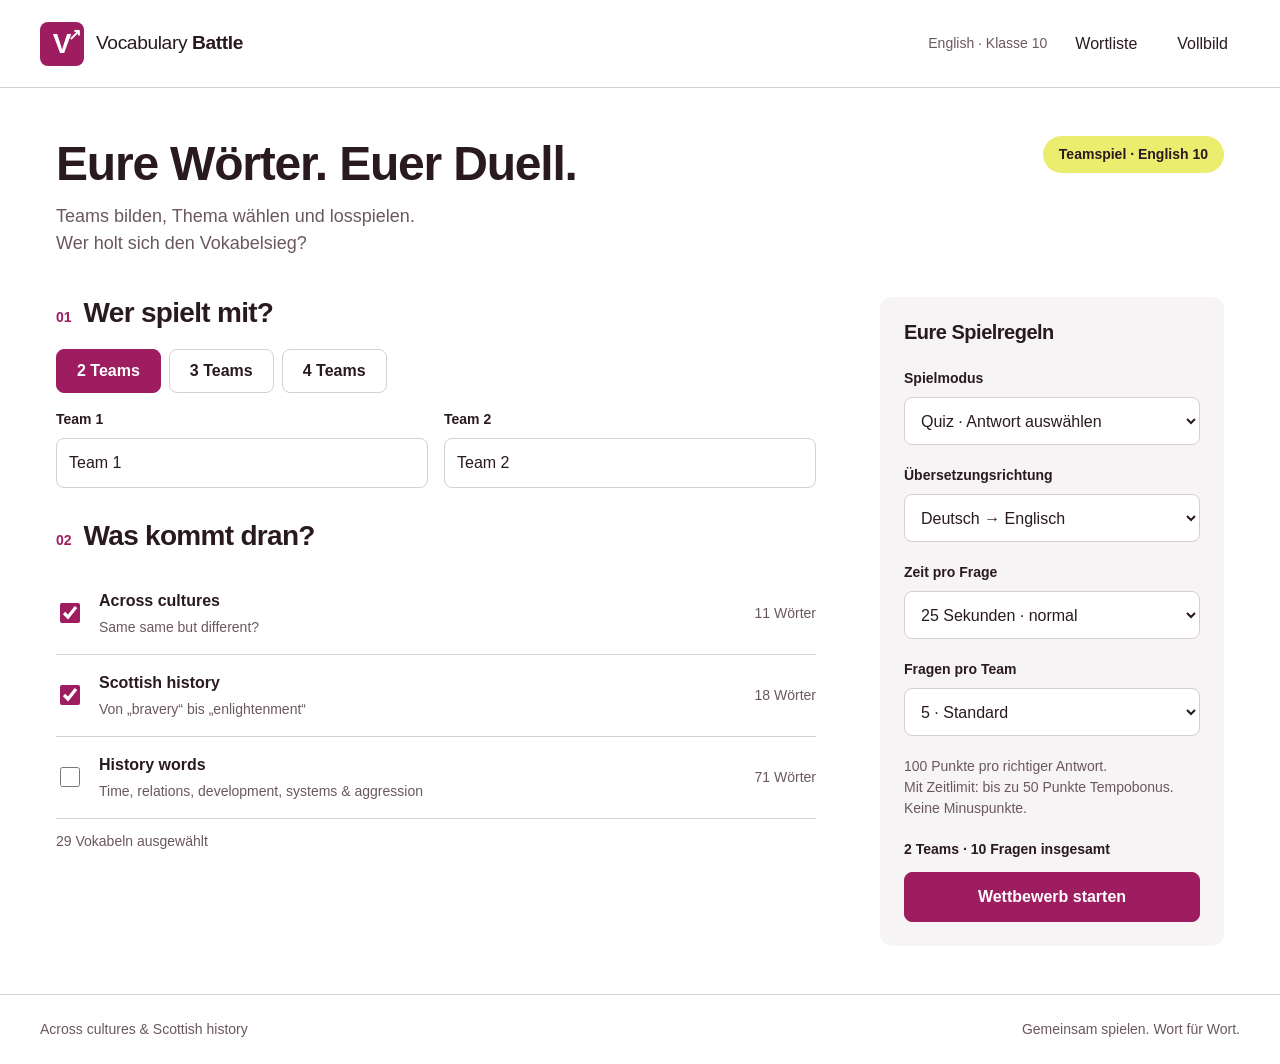
==== index.html @ f186bb73 "Create classroom vocabulary battle with 100 words and timed team play" ====
<!doctype html>
<html lang="de">
<head>
<meta charset="utf-8">
<meta name="viewport" content="width=device-width,initial-scale=1">
<meta name="theme-color" content="#9b2055">
<meta name="description" content="Vokabel-Teamspiel für Klasse 10: Across cultures, Scottish history und History words.">
<title>Vocabulary Battle · English 10</title>
<link rel="icon" href="data:image/svg+xml,%3Csvg xmlns='http://www.w3.org/2000/svg' viewBox='0 0 64 64'%3E%3Crect width='64' height='64' rx='12' fill='%239b2055'/%3E%3Ctext x='32' y='44' text-anchor='middle' font-size='40' font-family='sans-serif' font-weight='bold' fill='white'%3EV%3C/text%3E%3C/svg%3E">
<link rel="stylesheet" href="style.css">
<script src="vocabulary.js" defer></script>
<script src="app.js" defer></script>
</head>
<body>
<a class="skip-link" href="#main">Zum Spiel</a>
<header class="header"><a class="brand" href="./" aria-label="Vocabulary Battle Startseite"><span class="brand-mark" aria-hidden="true">V<span>↗</span></span><span>Vocabulary <b>Battle</b></span></a><div class="header-right"><span class="course">English · Klasse 10</span><button class="quiet" id="word-list">Wortliste</button><button class="quiet" id="fullscreen">Vollbild</button></div></header>
<main id="main" tabindex="-1"></main>
<footer><span>Across cultures & Scottish history</span><span>Gemeinsam spielen. Wort für Wort.</span></footer>
<div class="sr-only" id="announcer" role="status" aria-live="polite" aria-atomic="true"></div>
<dialog id="words-dialog" aria-labelledby="words-heading"><div class="dialog-head"><h2 id="words-heading">Die Vokabeln</h2><button class="quiet" id="close-words">Schließen</button></div><p>Aus deinen beiden Buchseiten, inklusive „History words“. Fehlende deutsche Bedeutungen im Wortfeld wurden ergänzt.</p><label for="word-search">Wort suchen</label><input id="word-search" type="search" placeholder="Englisch oder Deutsch"><div id="words-content"></div></dialog>
<dialog id="quit-dialog" aria-labelledby="quit-heading"><h2 id="quit-heading">Spiel beenden?</h2><p>Der aktuelle Spielstand wird verworfen.</p><div class="actions"><button class="secondary" id="keep-playing">Weiterspielen</button><button class="primary" id="confirm-quit">Spiel beenden</button></div></dialog>
<noscript>Bitte aktiviere JavaScript, um das Vokabelspiel zu spielen.</noscript>
</body>
</html>
---- style.css ----
:root{color-scheme:light;--bg:oklch(1 0 0);--surface:oklch(.97 .004 355);--ink:oklch(.24 .025 355);--muted:oklch(.48 .025 355);--line:oklch(.86 .012 355);--brand:oklch(.47 .173 354.8);--brand-soft:oklch(.96 .025 355);--green:oklch(.39 .1 160);--green-soft:oklch(.96 .025 160);--red:oklch(.46 .16 25);--red-soft:oklch(.97 .018 25);--accent:oklch(.92 .15 110);--radius:12px;font:16px/1.5 -apple-system,BlinkMacSystemFont,"Segoe UI",sans-serif;color:var(--ink);background:var(--bg)}*{box-sizing:border-box}body{margin:0}button,input,select{font:inherit}button,a,input,select{touch-action:manipulation}button{cursor:pointer}button{color:inherit}button:disabled{cursor:default}button,a,input,select,summary{outline-offset:4px}button:focus-visible,a:focus-visible,input:focus-visible,select:focus-visible,summary:focus-visible{outline:3px solid var(--brand)}a{color:inherit}button{transition:background .15s ease-out,transform .15s ease-out}button:active:not(:disabled){transform:translateY(1px)}h1,h2,h3,p{margin:0}h1,h2,h3{text-wrap:balance;line-height:1.15;letter-spacing:-.025em}h1{font-size:3rem}h2{font-size:1.75rem}h3{font-size:1.25rem}p{color:var(--muted)}.header{min-height:88px;padding:16px 40px;display:flex;align-items:center;justify-content:space-between;border-bottom:1px solid var(--line);gap:24px}.brand{display:flex;gap:12px;align-items:center;font-size:1.2rem;text-decoration:none;letter-spacing:-.02em}.brand-mark{width:44px;height:44px;background:var(--brand);color:var(--bg);display:grid;place-content:center;font-size:1.75rem;font-weight:850;border-radius:8px;position:relative}.brand-mark span{font-size:1rem;position:absolute;right:3px;top:1px}.header-right{display:flex;gap:16px;align-items:center}.course{color:var(--muted);font-size:.875rem}.quiet{background:transparent;border:0;min-height:44px;padding:8px 12px;border-radius:8px}.quiet:hover{background:var(--surface)}main{max-width:1248px;margin:auto;padding:48px 40px;min-height:calc(100vh - 157px)}footer{border-top:1px solid var(--line);padding:24px 40px;display:flex;justify-content:space-between;gap:16px;color:var(--muted);font-size:.875rem}.intro{display:flex;align-items:flex-start;justify-content:space-between;gap:24px;margin-bottom:40px}.intro p{margin-top:12px;max-width:50ch;font-size:1.125rem}.tag{display:inline-block;background:var(--accent);padding:8px 16px;border-radius:100px;font-size:.875rem;font-weight:650;white-space:nowrap}.setup-grid{display:grid;grid-template-columns:minmax(0,1fr) 344px;gap:64px}.section-title{display:flex;align-items:baseline;gap:12px;margin-bottom:20px}.step{color:var(--brand);font-weight:750;font-size:.875rem}.section{margin-bottom:32px}.team-count{display:flex;gap:8px}.choice{border:1px solid var(--line);background:var(--bg);border-radius:8px;min-height:44px;padding:8px 20px;font-weight:600}.choice[aria-pressed=true]{background:var(--brand);color:var(--bg);border-color:var(--brand)}.team-inputs{display:grid;grid-template-columns:1fr 1fr;gap:16px;margin-top:16px}label,.label{display:block;font-size:.875rem;font-weight:650;margin-bottom:8px}input,select{width:100%;min-height:48px;padding:12px;border:1px solid var(--line);border-radius:8px;background:var(--bg);color:var(--ink)}input::placeholder{color:var(--muted)}.topic{display:flex;align-items:center;gap:16px;border-bottom:1px solid var(--line);padding:16px 0;cursor:pointer;margin:0}.topic input{width:20px;min-height:20px;accent-color:var(--brand);flex-shrink:0}.topic-copy{flex:1}.topic-copy strong{font-size:1rem;display:block;font-weight:650}.topic-copy span{display:block;font-size:.875rem;font-weight:400;color:var(--muted);margin-top:4px}.word-count{font-weight:500;color:var(--muted);white-space:nowrap}.rules{background:var(--surface);padding:24px;border-radius:var(--radius);align-self:start}.rules h2{font-size:1.25rem;margin-bottom:24px}.field{margin-bottom:20px}.rules-note{font-size:.875rem;margin:20px 0}.primary,.secondary{min-height:48px;border-radius:8px;padding:12px 24px;font-weight:650}.primary{background:var(--brand);color:var(--bg);border:1px solid var(--brand)}.primary:hover{background:oklch(.4 .15 355)}.secondary{background:var(--bg);border:1px solid var(--line)}.secondary:hover{background:var(--surface)}.primary:disabled{opacity:.5}.full{width:100%}.hint{font-size:.875rem;margin-top:12px}.error{color:var(--red)}.summary-line{font-weight:650;color:var(--ink);font-size:.875rem}.game-top{display:flex;justify-content:space-between;align-items:center;gap:16px;margin-bottom:24px}.game-top p{font-size:.875rem}.scoreboard{display:flex;gap:12px;margin-bottom:32px}.score-team{flex:1;background:var(--surface);border:2px solid transparent;border-radius:var(--radius);padding:16px 20px;min-width:0}.score-team.active{border-color:var(--brand);background:var(--brand-soft)}.score-team small{display:block;color:var(--muted);font-size:.875rem;overflow-wrap:anywhere}.score-team strong{display:block;font-size:1.75rem;line-height:1.3;font-variant-numeric:tabular-nums}.score-team .turn-tag{font-size:.75rem;color:var(--brand);font-weight:700;margin-left:8px}.arena{max-width:896px;margin:auto}.question-meta{display:flex;justify-content:space-between;align-items:center;gap:16px;margin-bottom:24px}.direction{font-weight:650;color:var(--muted);font-size:.875rem}.timer{font-weight:750;font-size:1.25rem;font-variant-numeric:tabular-nums}.timer.urgent{color:var(--red)}.timer-track{height:4px;background:var(--line);margin-top:8px;width:112px;overflow:hidden;border-radius:4px}.timer-fill{height:100%;width:100%;background:var(--brand);transform-origin:left}.question-title{font-size:3rem;line-height:1.2;margin:12px 0 32px;overflow-wrap:anywhere;letter-spacing:-.025em}.question-title.long{font-size:1.75rem}.answers{display:grid;grid-template-columns:1fr 1fr;gap:16px}.answer{display:flex;align-items:center;gap:16px;text-align:left;min-height:96px;border:2px solid var(--line);border-radius:var(--radius);background:var(--bg);padding:20px;font-size:1.25rem;line-height:1.4;overflow-wrap:anywhere}.answer:hover:not(:disabled){border-color:var(--brand);background:var(--brand-soft)}.answer .key{display:grid;place-items:center;width:32px;height:32px;flex-shrink:0;background:var(--surface);border-radius:8px;font-size:.875rem;font-weight:750;color:var(--muted)}.answer.correct{border-color:var(--green);background:var(--green-soft);color:var(--green)}.answer.wrong{border-color:var(--red);background:var(--red-soft);color:var(--red)}.answer:disabled:not(.correct):not(.wrong){opacity:.65}.feedback{margin-top:24px;padding:24px;border-radius:var(--radius);background:var(--green-soft);display:flex;justify-content:space-between;align-items:center;gap:24px}.feedback.fail{background:var(--red-soft)}.feedback h3{margin-bottom:8px;color:var(--green)}.feedback.fail h3{color:var(--red)}.feedback p{color:var(--ink)}.feedback .primary{flex-shrink:0}.keyboard-hint{text-align:center;font-size:.875rem;margin-top:24px}.ready{text-align:center;padding:32px 0}.ready h1{margin:16px 0;overflow-wrap:anywhere}.ready p{max-width:48ch;margin:0 auto 32px}.ready .primary{min-width:240px}.ready-round{color:var(--brand);font-weight:700}.ready-team{font-size:4rem}.typed-input{font-size:1.5rem;min-height:64px}.typing-row{display:flex;gap:16px}.typing-row input{flex:1;min-width:0}.actions{display:flex;gap:12px;flex-wrap:wrap;margin-top:24px}.results-heading{text-align:center;margin:24px 0 40px}.results-heading p{margin-top:16px}.results-heading .tag{margin-bottom:24px}.ranking{max-width:720px;margin:auto}.ranking-row{display:flex;align-items:center;gap:24px;padding:24px 0;border-bottom:1px solid var(--line)}.rank{font-size:1.5rem;width:32px;color:var(--muted);font-weight:650}.rank-name{flex:1;min-width:0;overflow-wrap:anywhere}.rank-name strong{font-size:1.25rem}.rank-name p{font-size:.875rem;margin-top:4px}.rank-points{font-size:1.75rem;font-weight:750;font-variant-numeric:tabular-nums;white-space:nowrap}.ranking-row.winner .rank,.ranking-row.winner .rank-name strong{color:var(--brand)}.result-actions{justify-content:center;margin-top:32px}.review{margin:40px auto 0;max-width:720px}.review summary{cursor:pointer;min-height:44px;font-weight:650}.review-row{padding:16px 0;border-bottom:1px solid var(--line);display:flex;gap:24px;justify-content:space-between}.review-row span{flex:1;overflow-wrap:anywhere}dialog{width:min(800px,calc(100% - 32px));max-height:85vh;border:1px solid var(--line);padding:32px;border-radius:var(--radius);background:var(--bg);color:var(--ink)}dialog::backdrop{background:oklch(.15 0 0 / .65)}.dialog-head{display:flex;justify-content:space-between;align-items:center;gap:16px}dialog p{margin:16px 0 24px}#words-content h3{margin:32px 0 8px}#words-content .review-row{font-size:1rem}#words-content{margin-top:24px}#quit-dialog{max-width:480px}.skip-link{position:absolute;left:16px;top:-80px;z-index:5;background:var(--bg);padding:12px}.skip-link:focus{top:12px}.sr-only{position:absolute;width:1px;height:1px;padding:0;margin:-1px;overflow:hidden;clip:rect(0,0,0,0);white-space:nowrap;border:0}[hidden]{display:none!important}@media(min-width:1440px){main{max-width:1360px}.arena{max-width:1000px}.question-title{font-size:3.5rem}.answer{font-size:1.5rem;min-height:112px}}@media(max-width:900px){.setup-grid{grid-template-columns:minmax(0,1fr) 300px;gap:32px}.header,footer{padding-left:24px;padding-right:24px}main{padding:32px 24px}.course{display:none}.question-title{font-size:2.5rem}.score-team{padding:12px}.intro h1{font-size:2.5rem}}@media(max-width:680px){.header{padding:12px 16px;gap:8px;flex-wrap:wrap}.brand{font-size:1rem}.header-right{gap:0;margin-left:auto}#fullscreen{display:none}.brand-mark{width:36px;height:36px}.intro{display:block;margin-bottom:32px}.intro .tag{margin-top:16px}.intro h1{font-size:2rem}.intro p{font-size:1rem}.setup-grid{display:block}.team-inputs{gap:12px}.rules{margin-top:32px}main{padding:32px 16px}.scoreboard{gap:8px;flex-wrap:wrap}.score-team{flex-basis:40%}.score-team strong{font-size:1.5rem}.score-team .turn-tag{display:block;margin:4px 0 0}.answers{grid-template-columns:1fr;gap:12px}.answer{min-height:72px;padding:16px;font-size:1.125rem}.question-title{font-size:2rem;margin-bottom:24px}.question-title.long{font-size:1.5rem}.feedback{display:block;padding:20px}.feedback .primary{margin-top:20px;width:100%}.ready-team{font-size:3rem}.typing-row{flex-direction:column}footer{padding:24px 16px;display:block}footer span{display:block}.ranking-row{gap:12px}.rank-points{font-size:1.5rem}.review-row{gap:16px}.game-top{align-items:flex-start}.keyboard-hint{display:none}dialog{padding:24px}.results-heading h1{font-size:2.25rem}}@media(prefers-reduced-motion:reduce){*{transition:none!important;scroll-behavior:auto!important}}@media print{.header,footer,.actions,.result-actions{display:none}main{padding:0}.score-team{break-inside:avoid}}
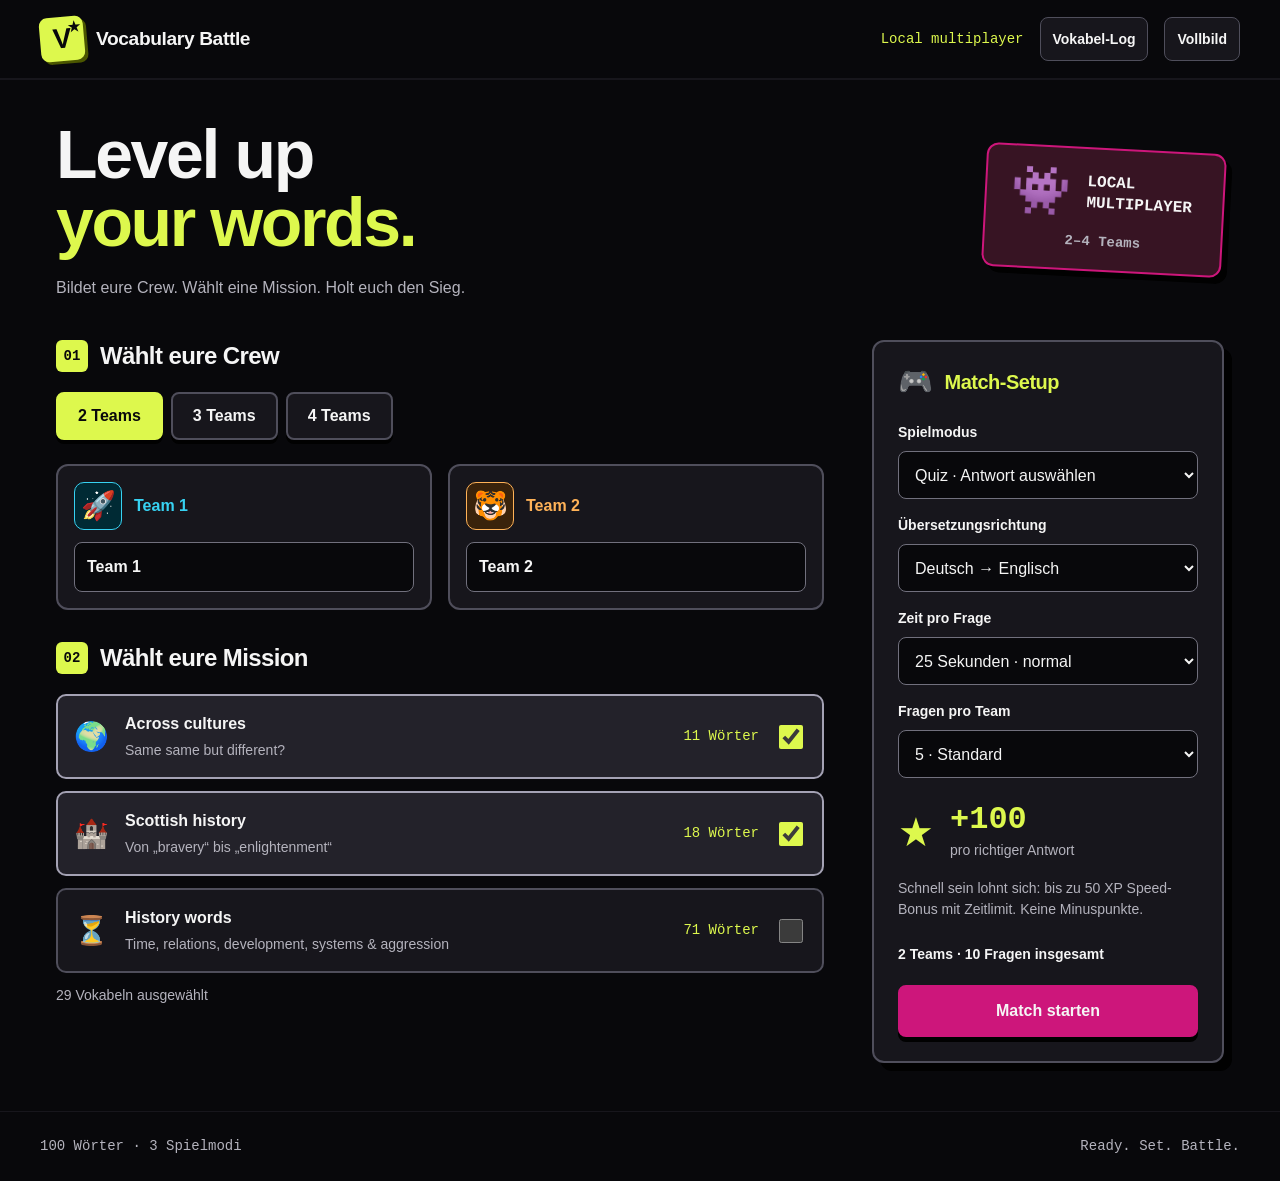
==== commit 72ae27af: "Redesign vocabulary battle as a playful neon arcade game" ====
--- a/index.html
+++ b/index.html
@@ -3,7 +3,7 @@
 <head>
 <meta charset="utf-8">
 <meta name="viewport" content="width=device-width,initial-scale=1">
-<meta name="theme-color" content="#9b2055">
+<meta name="theme-color" content="#131318">
 <meta name="description" content="Vokabel-Teamspiel für Klasse 10: Across cultures, Scottish history und History words.">
 <title>Vocabulary Battle · English 10</title>
 <link rel="icon" href="data:image/svg+xml,%3Csvg xmlns='http://www.w3.org/2000/svg' viewBox='0 0 64 64'%3E%3Crect width='64' height='64' rx='12' fill='%239b2055'/%3E%3Ctext x='32' y='44' text-anchor='middle' font-size='40' font-family='sans-serif' font-weight='bold' fill='white'%3EV%3C/text%3E%3C/svg%3E">
@@ -13,11 +13,11 @@
 </head>
 <body>
 <a class="skip-link" href="#main">Zum Spiel</a>
-<header class="header"><a class="brand" href="./" aria-label="Vocabulary Battle Startseite"><span class="brand-mark" aria-hidden="true">V<span>↗</span></span><span>Vocabulary <b>Battle</b></span></a><div class="header-right"><span class="course">English · Klasse 10</span><button class="quiet" id="word-list">Wortliste</button><button class="quiet" id="fullscreen">Vollbild</button></div></header>
+<header class="header"><a class="brand" href="./" aria-label="Vocabulary Battle Startseite"><span class="brand-mark" aria-hidden="true">V<span>★</span></span><span>Vocabulary <b>Battle</b></span></a><div class="header-right"><span class="course">Local multiplayer</span><button class="quiet" id="word-list">Vokabel-Log</button><button class="quiet" id="fullscreen">Vollbild</button></div></header>
 <main id="main" tabindex="-1"></main>
-<footer><span>Across cultures & Scottish history</span><span>Gemeinsam spielen. Wort für Wort.</span></footer>
+<footer><span>100 Wörter · 3 Spielmodi</span><span>Ready. Set. Battle.</span></footer>
 <div class="sr-only" id="announcer" role="status" aria-live="polite" aria-atomic="true"></div>
-<dialog id="words-dialog" aria-labelledby="words-heading"><div class="dialog-head"><h2 id="words-heading">Die Vokabeln</h2><button class="quiet" id="close-words">Schließen</button></div><p>Aus deinen beiden Buchseiten, inklusive „History words“. Fehlende deutsche Bedeutungen im Wortfeld wurden ergänzt.</p><label for="word-search">Wort suchen</label><input id="word-search" type="search" placeholder="Englisch oder Deutsch"><div id="words-content"></div></dialog>
+<dialog id="words-dialog" aria-labelledby="words-heading"><div class="dialog-head"><h2 id="words-heading">Vokabel-Log</h2><button class="quiet" id="close-words">Schließen</button></div><p>Alle 100 Wörter für eure Missionen. Die deutschen Bedeutungen im Wortfeld „History words“ wurden ergänzt.</p><label for="word-search">Wort suchen</label><input id="word-search" type="search" placeholder="Englisch oder Deutsch"><div id="words-content"></div></dialog>
 <dialog id="quit-dialog" aria-labelledby="quit-heading"><h2 id="quit-heading">Spiel beenden?</h2><p>Der aktuelle Spielstand wird verworfen.</p><div class="actions"><button class="secondary" id="keep-playing">Weiterspielen</button><button class="primary" id="confirm-quit">Spiel beenden</button></div></dialog>
 <noscript>Bitte aktiviere JavaScript, um das Vokabelspiel zu spielen.</noscript>
 </body>
--- a/style.css
+++ b/style.css
@@ -1 +1,5 @@
 :root{color-scheme:light;--bg:oklch(1 0 0);--surface:oklch(.97 .004 355);--ink:oklch(.24 .025 355);--muted:oklch(.48 .025 355);--line:oklch(.86 .012 355);--brand:oklch(.47 .173 354.8);--brand-soft:oklch(.96 .025 355);--green:oklch(.39 .1 160);--green-soft:oklch(.96 .025 160);--red:oklch(.46 .16 25);--red-soft:oklch(.97 .018 25);--accent:oklch(.92 .15 110);--radius:12px;font:16px/1.5 -apple-system,BlinkMacSystemFont,"Segoe UI",sans-serif;color:var(--ink);background:var(--bg)}*{box-sizing:border-box}body{margin:0}button,input,select{font:inherit}button,a,input,select{touch-action:manipulation}button{cursor:pointer}button{color:inherit}button:disabled{cursor:default}button,a,input,select,summary{outline-offset:4px}button:focus-visible,a:focus-visible,input:focus-visible,select:focus-visible,summary:focus-visible{outline:3px solid var(--brand)}a{color:inherit}button{transition:background .15s ease-out,transform .15s ease-out}button:active:not(:disabled){transform:translateY(1px)}h1,h2,h3,p{margin:0}h1,h2,h3{text-wrap:balance;line-height:1.15;letter-spacing:-.025em}h1{font-size:3rem}h2{font-size:1.75rem}h3{font-size:1.25rem}p{color:var(--muted)}.header{min-height:88px;padding:16px 40px;display:flex;align-items:center;justify-content:space-between;border-bottom:1px solid var(--line);gap:24px}.brand{display:flex;gap:12px;align-items:center;font-size:1.2rem;text-decoration:none;letter-spacing:-.02em}.brand-mark{width:44px;height:44px;background:var(--brand);color:var(--bg);display:grid;place-content:center;font-size:1.75rem;font-weight:850;border-radius:8px;position:relative}.brand-mark span{font-size:1rem;position:absolute;right:3px;top:1px}.header-right{display:flex;gap:16px;align-items:center}.course{color:var(--muted);font-size:.875rem}.quiet{background:transparent;border:0;min-height:44px;padding:8px 12px;border-radius:8px}.quiet:hover{background:var(--surface)}main{max-width:1248px;margin:auto;padding:48px 40px;min-height:calc(100vh - 157px)}footer{border-top:1px solid var(--line);padding:24px 40px;display:flex;justify-content:space-between;gap:16px;color:var(--muted);font-size:.875rem}.intro{display:flex;align-items:flex-start;justify-content:space-between;gap:24px;margin-bottom:40px}.intro p{margin-top:12px;max-width:50ch;font-size:1.125rem}.tag{display:inline-block;background:var(--accent);padding:8px 16px;border-radius:100px;font-size:.875rem;font-weight:650;white-space:nowrap}.setup-grid{display:grid;grid-template-columns:minmax(0,1fr) 344px;gap:64px}.section-title{display:flex;align-items:baseline;gap:12px;margin-bottom:20px}.step{color:var(--brand);font-weight:750;font-size:.875rem}.section{margin-bottom:32px}.team-count{display:flex;gap:8px}.choice{border:1px solid var(--line);background:var(--bg);border-radius:8px;min-height:44px;padding:8px 20px;font-weight:600}.choice[aria-pressed=true]{background:var(--brand);color:var(--bg);border-color:var(--brand)}.team-inputs{display:grid;grid-template-columns:1fr 1fr;gap:16px;margin-top:16px}label,.label{display:block;font-size:.875rem;font-weight:650;margin-bottom:8px}input,select{width:100%;min-height:48px;padding:12px;border:1px solid var(--line);border-radius:8px;background:var(--bg);color:var(--ink)}input::placeholder{color:var(--muted)}.topic{display:flex;align-items:center;gap:16px;border-bottom:1px solid var(--line);padding:16px 0;cursor:pointer;margin:0}.topic input{width:20px;min-height:20px;accent-color:var(--brand);flex-shrink:0}.topic-copy{flex:1}.topic-copy strong{font-size:1rem;display:block;font-weight:650}.topic-copy span{display:block;font-size:.875rem;font-weight:400;color:var(--muted);margin-top:4px}.word-count{font-weight:500;color:var(--muted);white-space:nowrap}.rules{background:var(--surface);padding:24px;border-radius:var(--radius);align-self:start}.rules h2{font-size:1.25rem;margin-bottom:24px}.field{margin-bottom:20px}.rules-note{font-size:.875rem;margin:20px 0}.primary,.secondary{min-height:48px;border-radius:8px;padding:12px 24px;font-weight:650}.primary{background:var(--brand);color:var(--bg);border:1px solid var(--brand)}.primary:hover{background:oklch(.4 .15 355)}.secondary{background:var(--bg);border:1px solid var(--line)}.secondary:hover{background:var(--surface)}.primary:disabled{opacity:.5}.full{width:100%}.hint{font-size:.875rem;margin-top:12px}.error{color:var(--red)}.summary-line{font-weight:650;color:var(--ink);font-size:.875rem}.game-top{display:flex;justify-content:space-between;align-items:center;gap:16px;margin-bottom:24px}.game-top p{font-size:.875rem}.scoreboard{display:flex;gap:12px;margin-bottom:32px}.score-team{flex:1;background:var(--surface);border:2px solid transparent;border-radius:var(--radius);padding:16px 20px;min-width:0}.score-team.active{border-color:var(--brand);background:var(--brand-soft)}.score-team small{display:block;color:var(--muted);font-size:.875rem;overflow-wrap:anywhere}.score-team strong{display:block;font-size:1.75rem;line-height:1.3;font-variant-numeric:tabular-nums}.score-team .turn-tag{font-size:.75rem;color:var(--brand);font-weight:700;margin-left:8px}.arena{max-width:896px;margin:auto}.question-meta{display:flex;justify-content:space-between;align-items:center;gap:16px;margin-bottom:24px}.direction{font-weight:650;color:var(--muted);font-size:.875rem}.timer{font-weight:750;font-size:1.25rem;font-variant-numeric:tabular-nums}.timer.urgent{color:var(--red)}.timer-track{height:4px;background:var(--line);margin-top:8px;width:112px;overflow:hidden;border-radius:4px}.timer-fill{height:100%;width:100%;background:var(--brand);transform-origin:left}.question-title{font-size:3rem;line-height:1.2;margin:12px 0 32px;overflow-wrap:anywhere;letter-spacing:-.025em}.question-title.long{font-size:1.75rem}.answers{display:grid;grid-template-columns:1fr 1fr;gap:16px}.answer{display:flex;align-items:center;gap:16px;text-align:left;min-height:96px;border:2px solid var(--line);border-radius:var(--radius);background:var(--bg);padding:20px;font-size:1.25rem;line-height:1.4;overflow-wrap:anywhere}.answer:hover:not(:disabled){border-color:var(--brand);background:var(--brand-soft)}.answer .key{display:grid;place-items:center;width:32px;height:32px;flex-shrink:0;background:var(--surface);border-radius:8px;font-size:.875rem;font-weight:750;color:var(--muted)}.answer.correct{border-color:var(--green);background:var(--green-soft);color:var(--green)}.answer.wrong{border-color:var(--red);background:var(--red-soft);color:var(--red)}.answer:disabled:not(.correct):not(.wrong){opacity:.65}.feedback{margin-top:24px;padding:24px;border-radius:var(--radius);background:var(--green-soft);display:flex;justify-content:space-between;align-items:center;gap:24px}.feedback.fail{background:var(--red-soft)}.feedback h3{margin-bottom:8px;color:var(--green)}.feedback.fail h3{color:var(--red)}.feedback p{color:var(--ink)}.feedback .primary{flex-shrink:0}.keyboard-hint{text-align:center;font-size:.875rem;margin-top:24px}.ready{text-align:center;padding:32px 0}.ready h1{margin:16px 0;overflow-wrap:anywhere}.ready p{max-width:48ch;margin:0 auto 32px}.ready .primary{min-width:240px}.ready-round{color:var(--brand);font-weight:700}.ready-team{font-size:4rem}.typed-input{font-size:1.5rem;min-height:64px}.typing-row{display:flex;gap:16px}.typing-row input{flex:1;min-width:0}.actions{display:flex;gap:12px;flex-wrap:wrap;margin-top:24px}.results-heading{text-align:center;margin:24px 0 40px}.results-heading p{margin-top:16px}.results-heading .tag{margin-bottom:24px}.ranking{max-width:720px;margin:auto}.ranking-row{display:flex;align-items:center;gap:24px;padding:24px 0;border-bottom:1px solid var(--line)}.rank{font-size:1.5rem;width:32px;color:var(--muted);font-weight:650}.rank-name{flex:1;min-width:0;overflow-wrap:anywhere}.rank-name strong{font-size:1.25rem}.rank-name p{font-size:.875rem;margin-top:4px}.rank-points{font-size:1.75rem;font-weight:750;font-variant-numeric:tabular-nums;white-space:nowrap}.ranking-row.winner .rank,.ranking-row.winner .rank-name strong{color:var(--brand)}.result-actions{justify-content:center;margin-top:32px}.review{margin:40px auto 0;max-width:720px}.review summary{cursor:pointer;min-height:44px;font-weight:650}.review-row{padding:16px 0;border-bottom:1px solid var(--line);display:flex;gap:24px;justify-content:space-between}.review-row span{flex:1;overflow-wrap:anywhere}dialog{width:min(800px,calc(100% - 32px));max-height:85vh;border:1px solid var(--line);padding:32px;border-radius:var(--radius);background:var(--bg);color:var(--ink)}dialog::backdrop{background:oklch(.15 0 0 / .65)}.dialog-head{display:flex;justify-content:space-between;align-items:center;gap:16px}dialog p{margin:16px 0 24px}#words-content h3{margin:32px 0 8px}#words-content .review-row{font-size:1rem}#words-content{margin-top:24px}#quit-dialog{max-width:480px}.skip-link{position:absolute;left:16px;top:-80px;z-index:5;background:var(--bg);padding:12px}.skip-link:focus{top:12px}.sr-only{position:absolute;width:1px;height:1px;padding:0;margin:-1px;overflow:hidden;clip:rect(0,0,0,0);white-space:nowrap;border:0}[hidden]{display:none!important}@media(min-width:1440px){main{max-width:1360px}.arena{max-width:1000px}.question-title{font-size:3.5rem}.answer{font-size:1.5rem;min-height:112px}}@media(max-width:900px){.setup-grid{grid-template-columns:minmax(0,1fr) 300px;gap:32px}.header,footer{padding-left:24px;padding-right:24px}main{padding:32px 24px}.course{display:none}.question-title{font-size:2.5rem}.score-team{padding:12px}.intro h1{font-size:2.5rem}}@media(max-width:680px){.header{padding:12px 16px;gap:8px;flex-wrap:wrap}.brand{font-size:1rem}.header-right{gap:0;margin-left:auto}#fullscreen{display:none}.brand-mark{width:36px;height:36px}.intro{display:block;margin-bottom:32px}.intro .tag{margin-top:16px}.intro h1{font-size:2rem}.intro p{font-size:1rem}.setup-grid{display:block}.team-inputs{gap:12px}.rules{margin-top:32px}main{padding:32px 16px}.scoreboard{gap:8px;flex-wrap:wrap}.score-team{flex-basis:40%}.score-team strong{font-size:1.5rem}.score-team .turn-tag{display:block;margin:4px 0 0}.answers{grid-template-columns:1fr;gap:12px}.answer{min-height:72px;padding:16px;font-size:1.125rem}.question-title{font-size:2rem;margin-bottom:24px}.question-title.long{font-size:1.5rem}.feedback{display:block;padding:20px}.feedback .primary{margin-top:20px;width:100%}.ready-team{font-size:3rem}.typing-row{flex-direction:column}footer{padding:24px 16px;display:block}footer span{display:block}.ranking-row{gap:12px}.rank-points{font-size:1.5rem}.review-row{gap:16px}.game-top{align-items:flex-start}.keyboard-hint{display:none}dialog{padding:24px}.results-heading h1{font-size:2.25rem}}@media(prefers-reduced-motion:reduce){*{transition:none!important;scroll-behavior:auto!important}}@media print{.header,footer,.actions,.result-actions{display:none}main{padding:0}.score-team{break-inside:avoid}}
+
+/* Arcade theme: the lobby, arena and score screen share the same game controls. */
+:root{color-scheme:dark;--bg:oklch(.135 .008 290);--surface:oklch(.205 .012 290);--ink:oklch(.97 0 0);--muted:oklch(.77 .015 290);--line:oklch(.43 .022 290);--brand:oklch(.56 .22 355);--brand-soft:oklch(.25 .06 355);--accent:oklch(.93 .19 118);--green:oklch(.85 .16 150);--green-soft:oklch(.25 .06 150);--red:oklch(.8 .12 20);--red-soft:oklch(.25 .07 20);font-family:"Avenir Next","Segoe UI",sans-serif}
+body{background:var(--bg)}button,input,select{font-family:inherit}h1,h2,h3{font-weight:850}h1:focus-visible{outline:2px dashed var(--accent);outline-offset:8px}.header{min-height:80px;border-bottom:2px solid var(--surface);padding:16px 40px}.brand{font-weight:700}.brand-mark{border-radius:8px;background:var(--accent);color:var(--bg);box-shadow:3px 3px 0 oklch(.43 .1 118);transform:rotate(-5deg)}.brand-mark span{font-size:.875rem}.course{font-family:monospace;font-size:.875rem;color:var(--accent)}.quiet{border:1px solid var(--line);font-size:.875rem;font-weight:650;background:var(--surface)}.quiet:hover{background:oklch(.3 .025 290);border-color:var(--muted)}.quiet:disabled{color:oklch(.6 .01 290);border-color:var(--surface)}button:focus-visible,a:focus-visible,input:focus-visible,select:focus-visible,summary:focus-visible{outline-color:var(--accent)}main{padding-top:40px}footer{border-color:var(--surface);font-family:monospace;font-size:.875rem}.intro{margin-bottom:40px;align-items:center}.intro h1{font-size:4.25rem;letter-spacing:-.035em;line-height:1;max-width:800px}.intro h1 span{color:var(--accent)}.intro p{margin-top:20px;font-size:1rem;max-width:48ch}.intro-sticker{display:flex;align-items:center;gap:16px;flex-wrap:wrap;max-width:240px;padding:20px 24px;border:2px solid var(--brand);background:var(--brand-soft);border-radius:12px;transform:rotate(3deg);box-shadow:6px 6px 0 oklch(.06 0 0)}.intro-sticker>span:first-child{font-size:3rem;line-height:1}.intro-sticker b{font-family:monospace;font-size:1rem;line-height:1.3}.intro-sticker .sticker-small{width:100%;text-align:center;color:var(--muted);font:700 .875rem monospace}.setup-grid{gap:48px;grid-template-columns:minmax(0,1fr) 352px}.section{margin-bottom:32px}.section-title{margin-bottom:20px;align-items:center}.section-title h2{font-size:1.5rem}.step{display:grid;place-items:center;width:32px;height:32px;background:var(--accent);color:var(--bg);border-radius:6px;font-family:monospace}.choice{border:2px solid var(--line);background:var(--surface);box-shadow:0 4px 0 oklch(.06 0 0);font-weight:800;min-height:48px}.choice[aria-pressed=true]{background:var(--accent);border-color:var(--accent);color:var(--bg)}.choice:active:not(:disabled){transform:translateY(3px);box-shadow:0 1px 0 oklch(.06 0 0)}.team-inputs{margin-top:24px;gap:16px}.team-entry{padding:16px;border:2px solid var(--line);border-radius:12px;background:var(--surface)}.team-entry label{display:flex;align-items:center;gap:12px;margin-bottom:12px;color:var(--team);font-size:1rem;font-weight:800}.team-color-0{--team:oklch(.8 .13 215);--team-dark:oklch(.26 .055 215)}.team-color-1{--team:oklch(.83 .145 65);--team-dark:oklch(.28 .05 65)}.team-color-2{--team:oklch(.81 .16 330);--team-dark:oklch(.28 .06 330)}.team-color-3{--team:oklch(.88 .17 135);--team-dark:oklch(.27 .05 135)}.team-avatar{display:inline-grid;place-items:center;width:48px;height:48px;flex-shrink:0;background:var(--team-dark);border:1px solid var(--team);border-radius:10px;font-size:1.75rem;line-height:1}.team-entry input{min-width:0;font-weight:650;background:var(--bg)}input,select{border:1px solid oklch(.55 .02 290);background:var(--bg);border-radius:8px}input:focus,select:focus{border-color:var(--accent)}.topic{border:2px solid var(--line);border-radius:10px;background:var(--surface);margin-bottom:12px;padding:16px;gap:16px}.topic:has(input:checked){border-color:oklch(.72 .025 290);background:oklch(.255 .016 290)}.topic input{order:3;accent-color:var(--accent);width:24px;height:24px}.topic-icon{font-size:1.75rem}.topic-copy strong{font-weight:800}.topic-copy span{font-size:.875rem}.word-count{font-size:.875rem;color:var(--accent);font-family:monospace}.rules{background:var(--surface);border:2px solid var(--line);border-radius:12px;box-shadow:8px 8px 0 oklch(.07 0 0);padding:24px}.rules h2{display:flex;gap:12px;align-items:center;font-size:1.25rem;color:var(--accent)}.rules h2>span{font-size:1.75rem}.rules .field{margin-bottom:16px}.points-preview{display:flex;gap:16px;align-items:center;margin-top:24px}.points-preview>span{color:var(--accent);font-size:2.5rem}.points-preview strong{font:900 2rem/1 monospace;color:var(--accent)}.points-preview div>span{display:block;font-size:.875rem;color:var(--muted);margin-top:4px}.rules-note{margin:16px 0;font-size:.875rem}.summary-line{margin-top:24px}.primary,.secondary{border:2px solid var(--brand);box-shadow:0 5px 0 oklch(.07 0 0);font-weight:850;min-height:52px;border-radius:8px;color:var(--ink)}.primary{background:var(--brand)}.primary:hover{background:oklch(.5 .2 355);border-color:oklch(.74 .16 355);transform:translateY(-2px)}.primary:active:not(:disabled),.secondary:active:not(:disabled){transform:translateY(3px);box-shadow:0 2px 0 oklch(.07 0 0)}.secondary{background:var(--surface);border-color:var(--line)}.rules .primary{margin-top:8px}.game-top{margin-bottom:24px}.game-top>div>strong{font:800 1.125rem monospace;color:var(--accent)}.round-track{display:flex;align-items:center;gap:8px}.round-track>span{width:32px;height:32px;display:grid;place-items:center;border:1px solid var(--line);border-radius:4px;color:var(--muted);font:700 .875rem monospace}.round-track .current{background:var(--accent);border-color:var(--accent);color:var(--bg);box-shadow:0 3px 0 oklch(.47 .1 118);transform:translateY(-4px)}.round-track .done{background:var(--green-soft);border-color:var(--green);color:var(--green)}.round-track .finish-flag{border:0;font-size:1.5rem}.scoreboard{gap:16px;margin-bottom:32px}.score-team{display:flex;align-items:center;gap:16px;padding:16px;border:2px solid var(--line);background:var(--surface);border-radius:12px}.score-team.active{border-color:var(--team);background:var(--team-dark);box-shadow:0 5px 0 oklch(.065 0 0)}.score-copy{flex:1;min-width:0}.score-team small{font-weight:750;color:var(--ink)}.score-team strong{font-family:monospace;font-size:2rem}.points-label{font-size:.875rem;color:var(--muted)}.score-team .turn-tag{color:var(--team);font-size:.75rem;margin-left:12px}.hit-track{display:flex;gap:4px;color:var(--muted);font-size:.875rem;line-height:1;margin-top:4px}.hit-track span{display:inline-block;width:12px;text-align:center}.hit-track .hit{color:var(--accent)}.arena{background:var(--surface);border:2px solid var(--line);border-radius:16px;padding:32px;max-width:none;position:relative}.question-meta{margin-bottom:24px}.direction{font-size:1rem;color:var(--ink)}.direction>span{color:var(--muted);font-size:.875rem}.timer-box{background:var(--bg);border:1px solid var(--line);padding:12px 16px;border-radius:8px;text-align:center;flex-shrink:0}.timer-label{font-size:.75rem;color:var(--muted);font-family:monospace}.timer{font-size:1.5rem;color:var(--accent);font-family:monospace}.timer-track{width:96px;height:6px;background:var(--line)}.timer-fill{background:var(--accent)}.question-title{font-size:3rem;margin:8px 0 32px;color:var(--ink)}.question-title.long{font-size:1.75rem}.answers{gap:20px}.answer{background:var(--answer-color);border:2px solid var(--answer-border);box-shadow:0 6px 0 oklch(.07 0 0);color:var(--ink);font-weight:750;padding:24px;font-size:1.25rem;min-height:104px;transition:transform .15s ease-out,background .15s ease-out}.answer:nth-child(1){--answer-color:oklch(.38 .135 250);--answer-border:oklch(.68 .12 250)}.answer:nth-child(2){--answer-color:oklch(.4 .14 355);--answer-border:oklch(.69 .15 355)}.answer:nth-child(3){--answer-color:oklch(.36 .085 175);--answer-border:oklch(.65 .1 175)}.answer:nth-child(4){--answer-color:oklch(.4 .105 55);--answer-border:oklch(.73 .13 55)}.answer:hover:not(:disabled){background:var(--answer-color);border-color:var(--ink);transform:translateY(-3px)}.answer:active:not(:disabled){transform:translateY(4px);box-shadow:0 2px 0 oklch(.07 0 0)}.answer .key{background:oklch(.1 0 0 / .3);border:1px solid oklch(.85 0 0 / .45);color:var(--ink);width:40px;height:40px;font:800 1rem monospace}.answer.correct{background:var(--green-soft);border-color:var(--green);color:var(--green)}.answer.wrong{background:var(--red-soft);border-color:var(--red);color:var(--red)}.answer:disabled:not(.correct):not(.wrong){opacity:.45;box-shadow:none}.feedback{border:2px solid var(--green);padding:24px;gap:20px;margin-top:32px}.feedback.fail{border-color:var(--red)}.feedback-icon{font-size:2.5rem}.feedback-copy{flex:1;min-width:0}.feedback h3{font-size:1.5rem}.feedback .primary{font-size:1rem}.keyboard-hint{color:var(--muted)}.ready{padding:24px 0}.ready-avatar{width:120px;height:120px;margin:0 auto 24px;display:grid;place-items:center;font-size:4.5rem;line-height:1;background:var(--team-dark);border:3px solid var(--team);border-radius:16px;box-shadow:6px 6px 0 oklch(.07 0 0);transform:rotate(-4deg)}.ready-round{color:var(--team);font:700 1rem monospace}.ready h1{color:var(--team);font-size:3.5rem}.ready .primary{min-width:256px}.tag{background:var(--accent);color:var(--bg);font-family:monospace;font-weight:800;letter-spacing:.01em;border-radius:6px}.results-heading{margin:0 0 32px}.trophy{font-size:5rem;line-height:1.2;margin-bottom:16px}.results-heading h1{color:var(--accent);overflow-wrap:anywhere}.ranking{max-width:800px}.ranking-row{padding:20px 24px;border:2px solid var(--line);background:var(--surface);margin-bottom:16px;border-radius:12px;gap:20px}.ranking-row.winner{background:var(--team-dark);border-color:var(--team);box-shadow:5px 5px 0 oklch(.07 0 0)}.ranking-row.winner .rank,.ranking-row.winner .rank-name strong{color:var(--team)}.rank,.rank-points{font-family:monospace}.review{background:var(--surface);border:1px solid var(--line);padding:16px 24px;border-radius:12px;max-width:800px}dialog{background:var(--surface);border:2px solid var(--line);box-shadow:8px 8px 0 oklch(.065 0 0)}dialog::backdrop{background:oklch(.08 0 0 / .85)}.celebration{pointer-events:none;position:fixed;inset:0;z-index:3;overflow:hidden}.confetti{position:absolute;left:var(--x);top:20%;width:10px;height:18px;background:var(--accent);opacity:0;animation:confetti-drop .8s ease-out var(--delay) forwards}.confetti-1{background:oklch(.75 .2 355);width:12px;height:12px}.confetti-2{background:oklch(.8 .14 215);border-radius:50%;width:12px;height:12px}.confetti-3{background:oklch(.82 .19 150)}@keyframes confetti-drop{0%{opacity:0;transform:translate(0,-40px) rotate(0)}15%{opacity:1}100%{opacity:0;transform:translate(var(--drift),280px) rotate(var(--spin))}}@media(min-width:1440px){.question-title{font-size:3.5rem}.answer{font-size:1.5rem}.setup-grid{grid-template-columns:minmax(0,1fr) 368px;gap:64px}}@media(max-width:1000px){.scoreboard{flex-wrap:wrap}.score-team{flex-basis:40%}.round-track{gap:4px}.round-track>span{width:24px;height:28px}.setup-grid{gap:24px;grid-template-columns:minmax(0,1fr) 320px}.team-inputs{gap:12px}.team-entry{padding:12px}.topic{padding:12px;gap:12px}.topic-icon{display:none}.intro h1{font-size:3.5rem}.intro-sticker{margin-right:8px}}@media(max-width:680px){.header{padding:12px 16px}.header-right{gap:8px}.brand{font-size:1rem}.intro{display:flex;align-items:center;gap:16px}.intro h1{font-size:2.5rem}.intro p{font-size:.875rem;max-width:32ch}.intro-sticker{max-width:112px;padding:12px;gap:8px;margin-right:4px;transform:rotate(2deg);justify-content:center}.intro-sticker>span:first-child{font-size:2.5rem}.intro-sticker b{font-size:.75rem;text-align:center}.intro-sticker .sticker-small{font-size:.75rem}.setup-grid{display:block}.section-title h2{font-size:1.25rem}.team-entry label{gap:8px;font-size:.875rem}.team-entry .team-avatar{width:36px;height:36px;font-size:1.4rem}.team-entry input{padding:8px;font-size:1rem}.topic-copy strong{font-size:.875rem}.topic-copy span{font-size:.875rem}.word-count{font-size:.75rem}.topic{gap:8px}.topic input{width:20px;height:20px}.rules{margin-top:32px;padding:24px}.game-top{flex-wrap:wrap;gap:16px}.game-top>div:first-child{flex:1}.round-track{order:3;width:100%;justify-content:center}.round-track>span{width:24px}.scoreboard{gap:12px}.score-team{gap:8px;padding:12px}.score-team>.team-avatar{width:32px;height:36px;font-size:1.25rem;border-radius:6px}.score-team small{font-size:.75rem}.score-team strong{font-size:1.5rem}.score-team .turn-tag{font-size:.75rem;margin:4px 0}.points-label{font-size:.75rem}.hit-track{gap:0}.hit-track span{width:10px;font-size:.75rem}.arena{padding:20px 16px;border-radius:12px}.direction{font-size:.875rem}.direction>span{font-size:.75rem}.timer-box{padding:8px}.timer-label{font-size:.75rem}.timer{font-size:1.25rem}.timer-track{width:64px}.question-meta{gap:12px}.question-title{font-size:2rem}.question-title.long{font-size:1.25rem}.answers{gap:16px}.answer{padding:16px;font-size:1.125rem;min-height:80px;gap:12px}.answer .key{width:32px;height:32px}.ready-avatar{width:96px;height:96px;font-size:3.5rem}.ready h1{font-size:2.5rem}.ready .primary{min-width:0;width:100%}.feedback{padding:16px;display:flex;flex-wrap:wrap;gap:12px}.feedback-icon{font-size:1.75rem}.feedback-copy{flex-basis:calc(100% - 44px)}.feedback h3{font-size:1.25rem}.feedback .primary{margin-top:8px;width:100%}.ranking-row{padding:16px 12px;gap:8px}.ranking-row .team-avatar{width:32px;height:40px;font-size:1.25rem}.rank{width:20px;font-size:1.25rem}.rank-name strong{font-size:1rem}.rank-name p{font-size:.75rem}.rank-points{font-size:1.25rem}.results-heading h1{font-size:2rem}.trophy{font-size:4rem}.result-actions{flex-direction:column}.review{padding:16px}.intro-sticker .sticker-small{white-space:nowrap}}@media(max-width:360px){.intro-sticker{display:none}.intro h1{font-size:2.5rem}.team-entry{padding:8px}.score-team>.team-avatar{display:none}}@media(prefers-reduced-motion:reduce){.celebration{display:none}.confetti{animation:none}*{transition:none!important}}@media print{:root{--bg:oklch(1 0 0);--surface:oklch(.95 0 0);--ink:oklch(.15 0 0);--muted:oklch(.4 0 0)}.celebration{display:none}}
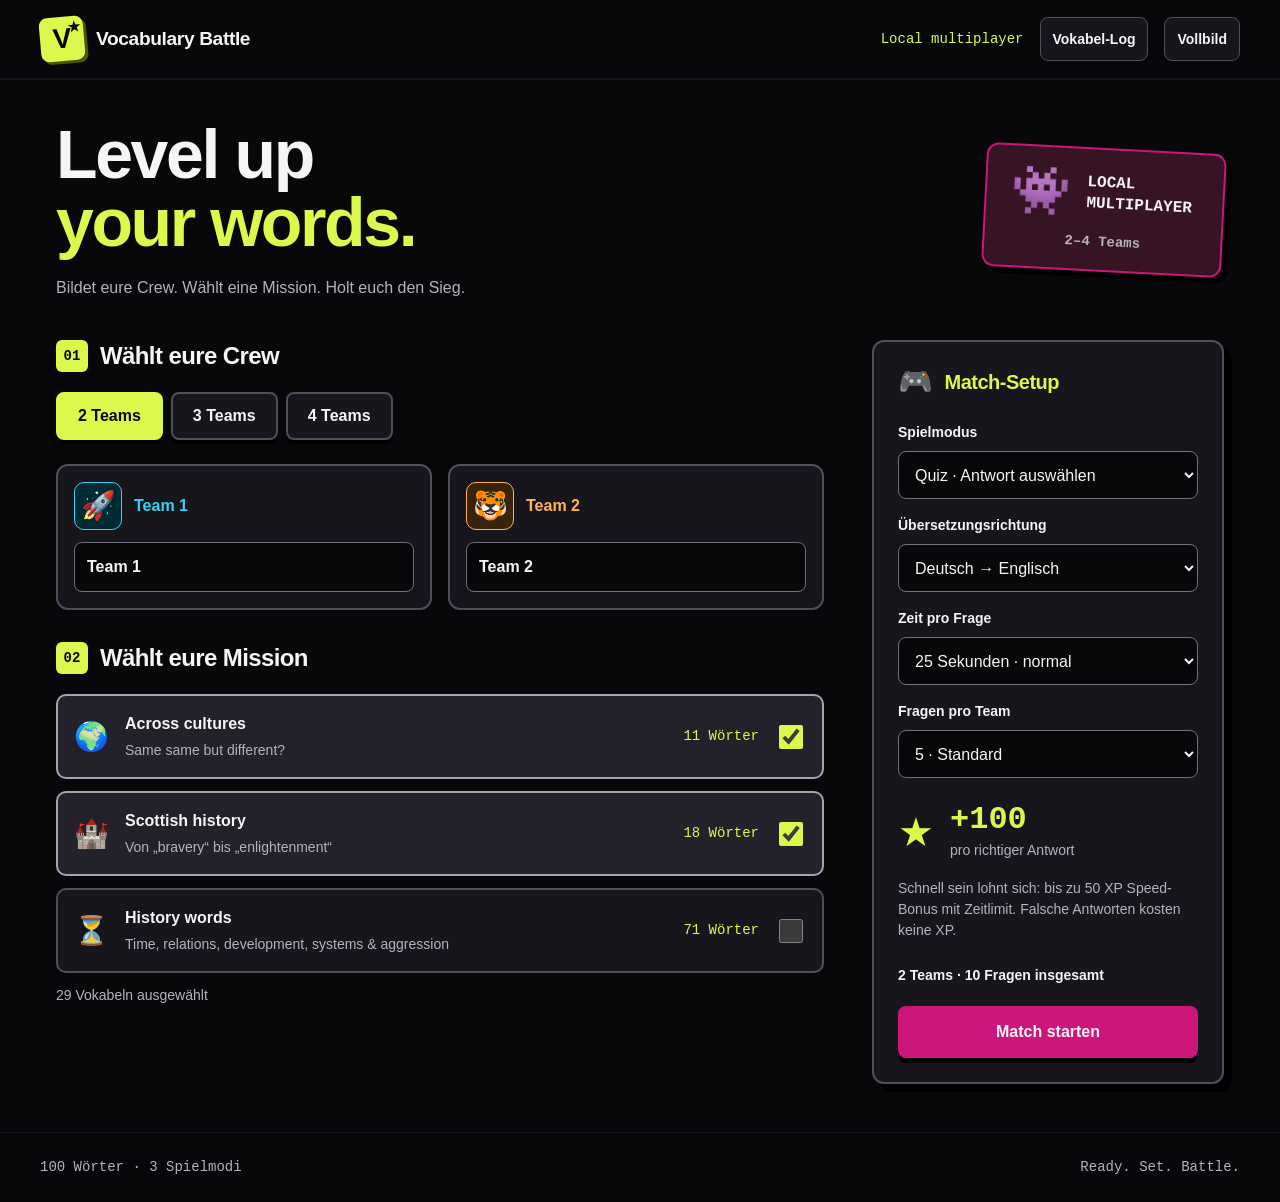
==== commit aee5ac83: "Refresh cached assets for the arcade redesign" ====
--- a/index.html
+++ b/index.html
@@ -7,9 +7,9 @@
 <meta name="description" content="Vokabel-Teamspiel für Klasse 10: Across cultures, Scottish history und History words.">
 <title>Vocabulary Battle · English 10</title>
 <link rel="icon" href="data:image/svg+xml,%3Csvg xmlns='http://www.w3.org/2000/svg' viewBox='0 0 64 64'%3E%3Crect width='64' height='64' rx='12' fill='%239b2055'/%3E%3Ctext x='32' y='44' text-anchor='middle' font-size='40' font-family='sans-serif' font-weight='bold' fill='white'%3EV%3C/text%3E%3C/svg%3E">
-<link rel="stylesheet" href="style.css">
+<link rel="stylesheet" href="style.css?v=arcade-2">
 <script src="vocabulary.js" defer></script>
-<script src="app.js" defer></script>
+<script src="app.js?v=arcade-2" defer></script>
 </head>
 <body>
 <a class="skip-link" href="#main">Zum Spiel</a>
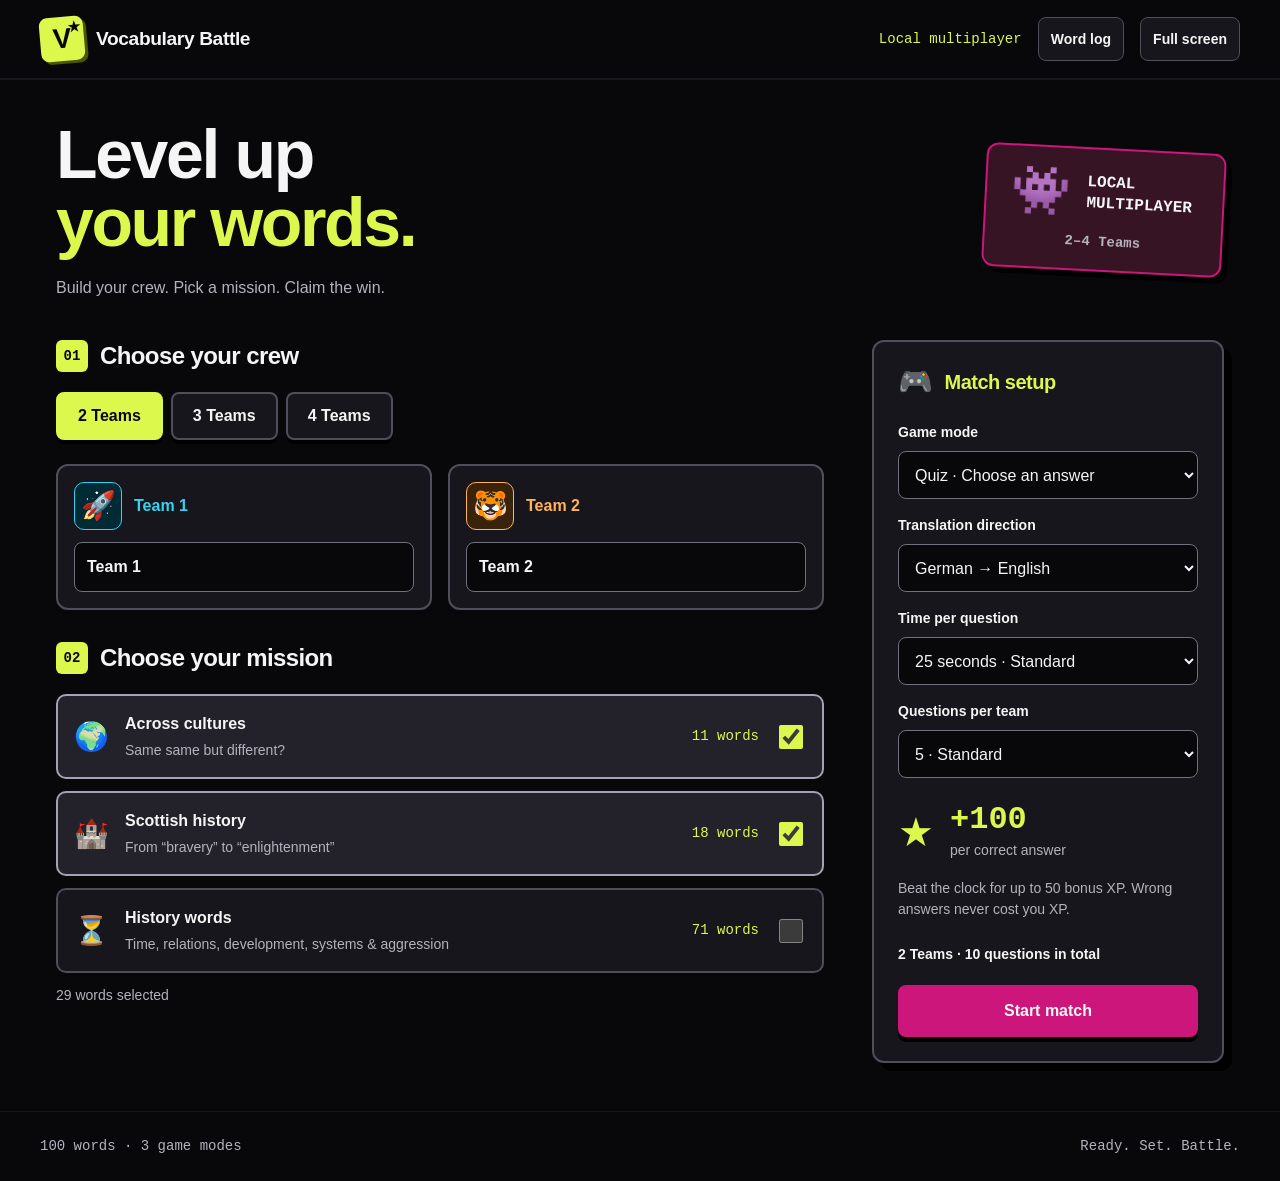
==== commit ef1ff9b0: "Translate the complete game interface into English" ====
--- a/index.html
+++ b/index.html
@@ -1,24 +1,24 @@
 <!doctype html>
-<html lang="de">
+<html lang="en">
 <head>
 <meta charset="utf-8">
 <meta name="viewport" content="width=device-width,initial-scale=1">
 <meta name="theme-color" content="#131318">
-<meta name="description" content="Vokabel-Teamspiel für Klasse 10: Across cultures, Scottish history und History words.">
+<meta name="description" content="An arcade vocabulary battle for teams: Across cultures, Scottish history and History words.">
 <title>Vocabulary Battle · English 10</title>
 <link rel="icon" href="data:image/svg+xml,%3Csvg xmlns='http://www.w3.org/2000/svg' viewBox='0 0 64 64'%3E%3Crect width='64' height='64' rx='12' fill='%239b2055'/%3E%3Ctext x='32' y='44' text-anchor='middle' font-size='40' font-family='sans-serif' font-weight='bold' fill='white'%3EV%3C/text%3E%3C/svg%3E">
-<link rel="stylesheet" href="style.css?v=arcade-2">
-<script src="vocabulary.js" defer></script>
-<script src="app.js?v=arcade-2" defer></script>
+<link rel="stylesheet" href="style.css?v=english-1">
+<script src="vocabulary.js?v=english-1" defer></script>
+<script src="app.js?v=english-1" defer></script>
 </head>
 <body>
-<a class="skip-link" href="#main">Zum Spiel</a>
-<header class="header"><a class="brand" href="./" aria-label="Vocabulary Battle Startseite"><span class="brand-mark" aria-hidden="true">V<span>★</span></span><span>Vocabulary <b>Battle</b></span></a><div class="header-right"><span class="course">Local multiplayer</span><button class="quiet" id="word-list">Vokabel-Log</button><button class="quiet" id="fullscreen">Vollbild</button></div></header>
+<a class="skip-link" href="#main">Skip to game</a>
+<header class="header"><a class="brand" href="./" aria-label="Vocabulary Battle home"><span class="brand-mark" aria-hidden="true">V<span>★</span></span><span>Vocabulary <b>Battle</b></span></a><div class="header-right"><span class="course">Local multiplayer</span><button class="quiet" id="word-list">Word log</button><button class="quiet" id="fullscreen">Full screen</button></div></header>
 <main id="main" tabindex="-1"></main>
-<footer><span>100 Wörter · 3 Spielmodi</span><span>Ready. Set. Battle.</span></footer>
+<footer><span>100 words · 3 game modes</span><span>Ready. Set. Battle.</span></footer>
 <div class="sr-only" id="announcer" role="status" aria-live="polite" aria-atomic="true"></div>
-<dialog id="words-dialog" aria-labelledby="words-heading"><div class="dialog-head"><h2 id="words-heading">Vokabel-Log</h2><button class="quiet" id="close-words">Schließen</button></div><p>Alle 100 Wörter für eure Missionen. Die deutschen Bedeutungen im Wortfeld „History words“ wurden ergänzt.</p><label for="word-search">Wort suchen</label><input id="word-search" type="search" placeholder="Englisch oder Deutsch"><div id="words-content"></div></dialog>
-<dialog id="quit-dialog" aria-labelledby="quit-heading"><h2 id="quit-heading">Spiel beenden?</h2><p>Der aktuelle Spielstand wird verworfen.</p><div class="actions"><button class="secondary" id="keep-playing">Weiterspielen</button><button class="primary" id="confirm-quit">Spiel beenden</button></div></dialog>
-<noscript>Bitte aktiviere JavaScript, um das Vokabelspiel zu spielen.</noscript>
+<dialog id="words-dialog" aria-labelledby="words-heading"><div class="dialog-head"><h2 id="words-heading">Word log</h2><button class="quiet" id="close-words">Close</button></div><p>All 100 words for your missions. German meanings have been added to the “History words” vocabulary set.</p><label for="word-search">Find a word</label><input id="word-search" type="search" placeholder="English or German"><div id="words-content"></div></dialog>
+<dialog id="quit-dialog" aria-labelledby="quit-heading"><h2 id="quit-heading">End this match?</h2><p>Your current scores will be lost.</p><div class="actions"><button class="secondary" id="keep-playing">Keep playing</button><button class="primary" id="confirm-quit">End match</button></div></dialog>
+<noscript>Please enable JavaScript to play Vocabulary Battle.</noscript>
 </body>
 </html>
